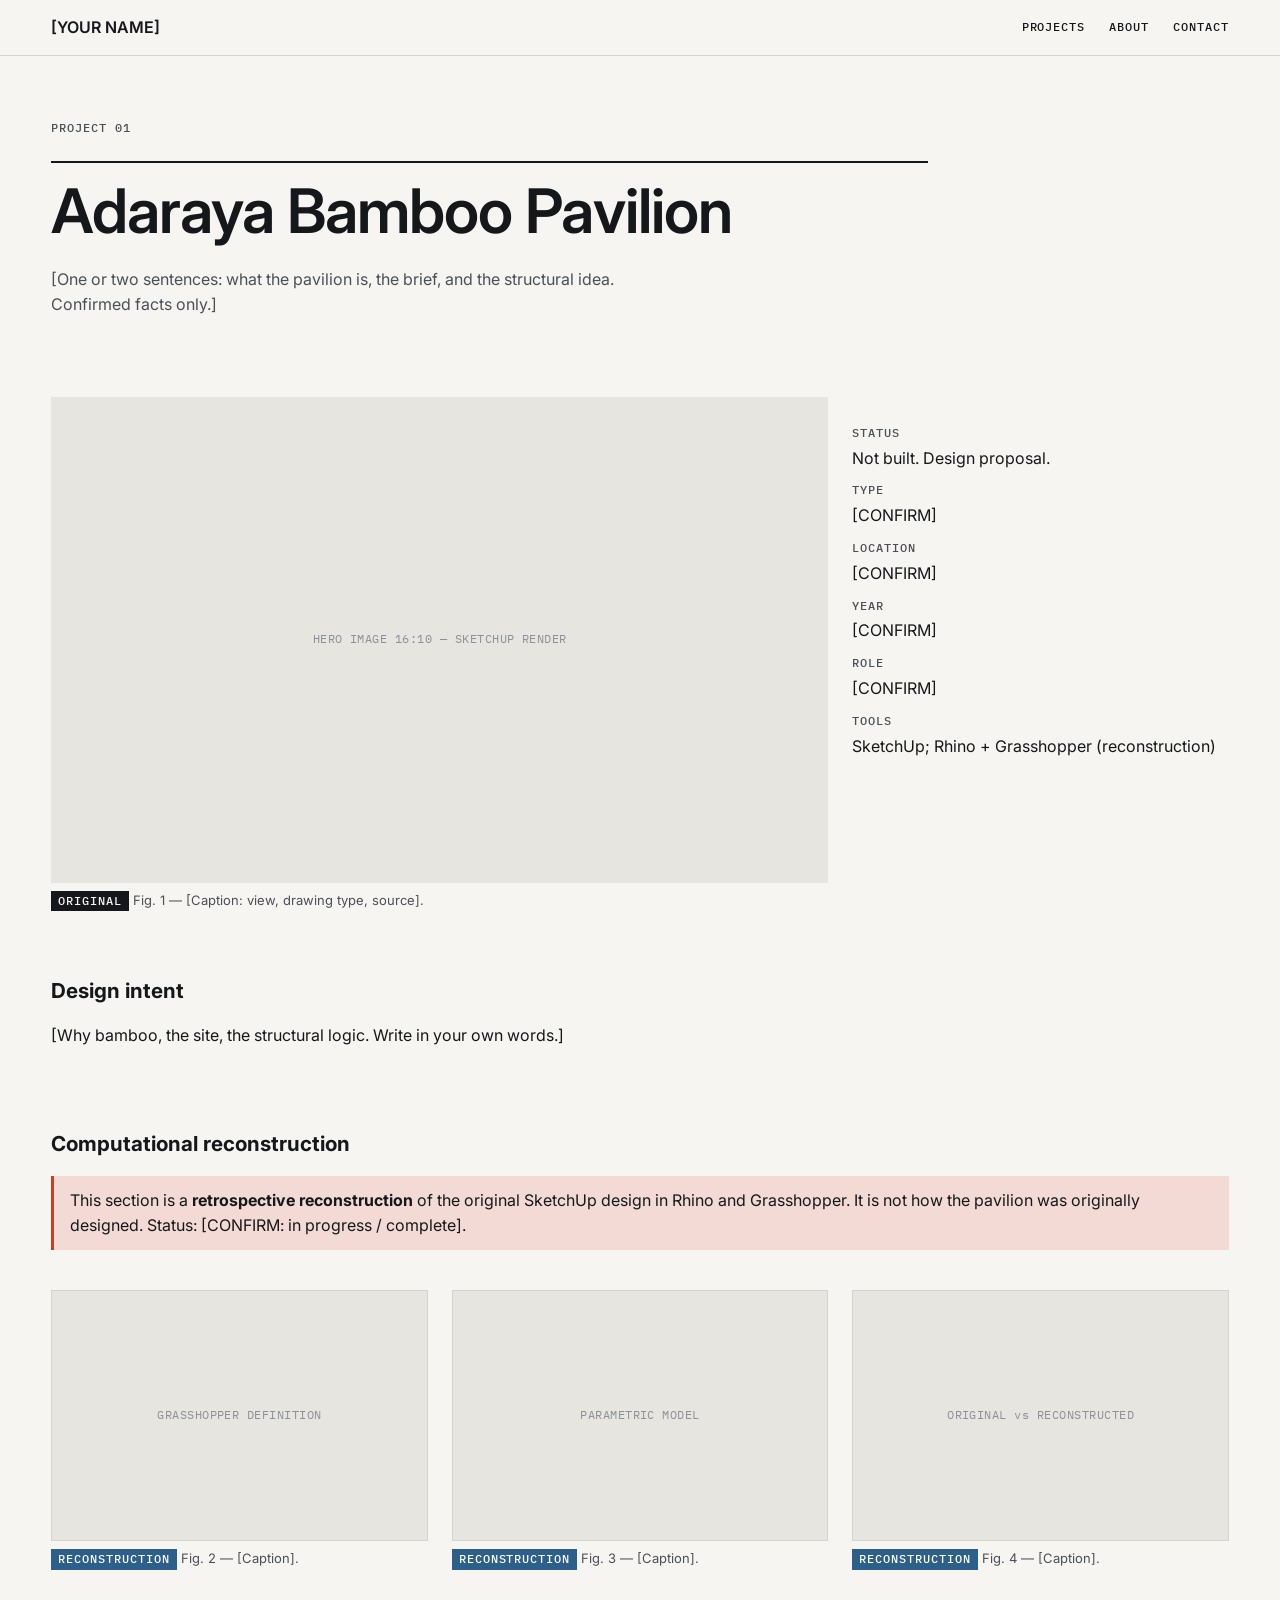
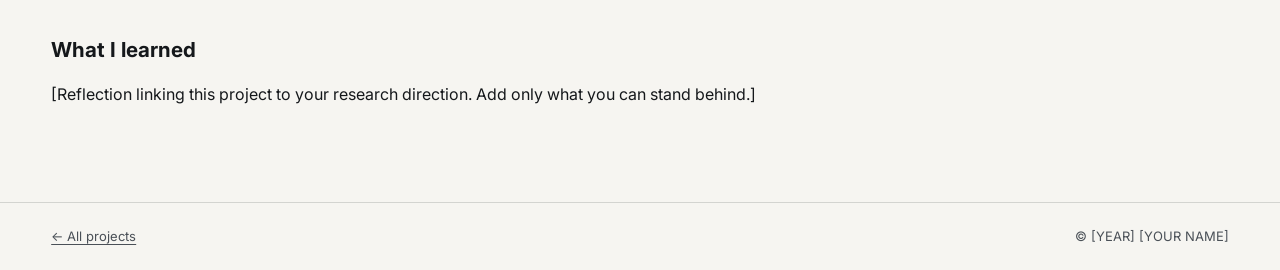
==== adaraya/index.html @ 56c0d3c2 "Add files via upload" ====
<!doctype html>
<html lang="en">
<head>
<meta charset="utf-8">
<meta name="viewport" content="width=device-width, initial-scale=1">
<title>Adaraya Bamboo Pavilion — [YOUR NAME]</title>
<link rel="preconnect" href="https://fonts.googleapis.com">
<link rel="preconnect" href="https://fonts.gstatic.com" crossorigin>
<link rel="stylesheet" href="https://fonts.googleapis.com/css2?family=Inter:wght@400;500;600&family=IBM+Plex+Mono:wght@400;500;600&display=swap">
<link rel="stylesheet" href="../styles.css">
</head>
<body>
<header class="pf-nav"><div class="pf-grid">
  <a class="brand" href="../">[YOUR NAME]</a>
  <nav aria-label="Main"><ul class="pf-label">
    <li><a href="../#projects">Projects</a></li>
    <li><a href="../#about">About</a></li>
    <li><a href="../#contact">Contact</a></li>
  </ul></nav>
</div></header>

<main>
<div class="pf-hero"><div class="pf-grid">
  <p class="pf-label" style="grid-column:1/-1">Project 01</p>
  <h1>Adaraya Bamboo Pavilion</h1>
  <p>[One or two sentences: what the pavilion is, the brief, and the structural idea. Confirmed facts only.]</p>
</div></div>

<section><div class="pf-grid">
  <div class="pf-main-col">
    <figure class="pf-figure">
      <div class="pf-figure__plate pf-figure__plate--viewer"><div class="pf-ph pf-annot">HERO IMAGE 16:10 — SKETCHUP RENDER</div></div>
      <figcaption class="pf-figure__caption pf-caption">
        <span class="pf-label pf-tag pf-tag--original">Original</span>
        Fig. 1 — [Caption: view, drawing type, source].
      </figcaption>
    </figure>
  </div>
  <dl class="pf-side">
    <dt class="pf-label">Status</dt><dd>Not built. Design proposal.</dd>
    <dt class="pf-label">Type</dt><dd>[CONFIRM]</dd>
    <dt class="pf-label">Location</dt><dd>[CONFIRM]</dd>
    <dt class="pf-label">Year</dt><dd>[CONFIRM]</dd>
    <dt class="pf-label">Role</dt><dd>[CONFIRM]</dd>
    <dt class="pf-label">Tools</dt><dd>SketchUp; Rhino + Grasshopper (reconstruction)</dd>
  </dl>
</div></section>

<section><div class="pf-grid">
  <div class="pf-block pf-main-col">
    <h2>Design intent</h2>
    <p>[Why bamboo, the site, the structural logic. Write in your own words.]</p>
  </div>
</div></section>

<section><div class="pf-grid">
  <div class="pf-block">
    <h2>Computational reconstruction</h2>
    <p class="pf-note">This section is a <strong>retrospective reconstruction</strong> of the original SketchUp design in Rhino and Grasshopper. It is not how the pavilion was originally designed. Status: [CONFIRM: in progress / complete].</p>
  </div>
  <figure class="pf-figure pf-card" style="grid-column:span 4">
    <div class="pf-figure__plate"><div class="pf-ph pf-annot">GRASSHOPPER DEFINITION</div></div>
    <figcaption class="pf-figure__caption pf-caption"><span class="pf-label pf-tag pf-tag--reconstruction">Reconstruction</span> Fig. 2 — [Caption].</figcaption>
  </figure>
  <figure class="pf-figure pf-card" style="grid-column:span 4">
    <div class="pf-figure__plate"><div class="pf-ph pf-annot">PARAMETRIC MODEL</div></div>
    <figcaption class="pf-figure__caption pf-caption"><span class="pf-label pf-tag pf-tag--reconstruction">Reconstruction</span> Fig. 3 — [Caption].</figcaption>
  </figure>
  <figure class="pf-figure pf-card" style="grid-column:span 4">
    <div class="pf-figure__plate"><div class="pf-ph pf-annot">ORIGINAL vs RECONSTRUCTED</div></div>
    <figcaption class="pf-figure__caption pf-caption"><span class="pf-label pf-tag pf-tag--reconstruction">Reconstruction</span> Fig. 4 — [Caption].</figcaption>
  </figure>
</div></section>

<section><div class="pf-grid">
  <div class="pf-block pf-main-col">
    <h2>What I learned</h2>
    <p>[Reflection linking this project to your research direction. Add only what you can stand behind.]</p>
  </div>
</div></section>
</main>

<footer class="pf-footer"><div class="pf-grid pf-caption">
  <a href="../">← All projects</a>
  <span>© [YEAR] [YOUR NAME]</span>
</div></footer>
</body>
</html>
---- styles.css ----
/* Architectural Portfolio design tokens v1.0 (2026-11-19)
   Prefix: --pf-   Print values in mm are reference only; web values are px/rem.
   1 print baseline (4 mm) = 1 web unit (--pf-u = 0.5rem = 8px). */


:root {
  /* colour */
  --pf-color-paper: #F6F5F1;   /* Page background */
  --pf-color-plate: #FFFFFF;   /* Drawing and screenshot plates */
  --pf-color-wash: #E6E5E0;   /* Image placeholders, quiet panels */
  --pf-color-rule: #D3D4D0;   /* Hairlines, grid lines, hatching */
  --pf-color-slate: #8B9198;   /* Dimension lines, hidden lines, tertiary labels */
  --pf-color-graphite: #4A5057;   /* Secondary text, captions, edges */
  --pf-color-ink: #15181B;   /* Primary text, cut lines, title rules */
  --pf-color-param: #2C5F8A;   /* Computed geometry, reconstruction, tension */
  --pf-color-thrust: #C2412D;   /* Accent: compression, proposals, one key point per page */
  --pf-color-param-tint: #DCE6EF;   /* Fill behind computed diagrams */
  --pf-color-thrust-tint: #F3DAD4;   /* Fill behind proposal notes */
  /* semantic aliases */
  --pf-color-bg: var(--pf-color-paper);
  --pf-color-surface: var(--pf-color-plate);
  --pf-color-text: var(--pf-color-ink);
  --pf-color-text-muted: var(--pf-color-graphite);
  --pf-color-line: var(--pf-color-rule);
  --pf-color-line-strong: var(--pf-color-slate);
  --pf-color-accent: var(--pf-color-thrust);
  --pf-color-computed: var(--pf-color-param);
  --pf-color-compression: var(--pf-color-thrust);
  --pf-color-tension: var(--pf-color-param);
  /* provenance */
  --pf-prov-original: var(--pf-color-ink);
  --pf-prov-reconstruction: var(--pf-color-param);
  --pf-prov-proposal: var(--pf-color-thrust);
  --pf-prov-published: var(--pf-color-ink);
  --pf-prov-planned: var(--pf-color-slate);

  /* typography */
  --pf-font-sans: Inter, Arial, 'Helvetica Neue', system-ui, sans-serif;
  --pf-font-mono: 'IBM Plex Mono', ui-monospace, Consolas, 'Courier New', monospace;
  --pf-type-display-size: clamp(2.25rem, 1.6rem + 2.8vw, 4rem);
  --pf-type-display-lh: 1.05;
  --pf-type-display-weight: 600;
  --pf-type-display-tracking: -0.015em;
  --pf-type-h1-size: clamp(1.75rem, 1.4rem + 1.2vw, 2.5rem);
  --pf-type-h1-lh: 1.15;
  --pf-type-h1-weight: 600;
  --pf-type-h1-tracking: -0.01em;
  --pf-type-h2-size: clamp(1.125rem, 1.05rem + 0.3vw, 1.375rem);
  --pf-type-h2-lh: 1.3;
  --pf-type-h2-weight: 600;
  --pf-type-h2-tracking: 0;
  --pf-type-body-size: 1rem;
  --pf-type-body-lh: 1.55;
  --pf-type-body-weight: 400;
  --pf-type-body-tracking: 0;
  --pf-type-caption-size: 0.8125rem;
  --pf-type-caption-lh: 1.45;
  --pf-type-caption-weight: 400;
  --pf-type-caption-tracking: 0;
  --pf-type-label-size: 0.75rem;
  --pf-type-label-lh: 1.4;
  --pf-type-label-weight: 500;
  --pf-type-label-tracking: 0.08em;
  --pf-type-annot-size: 0.75rem;
  --pf-type-annot-lh: 1.4;
  --pf-type-annot-weight: 400;
  --pf-type-annot-tracking: 0.04em;

  /* spacing: 1 unit = 8px = one 4 mm print baseline */
  --pf-u: 0.5rem;
  --pf-space-1: 0.25rem;   /* 4px */
  --pf-space-2: 0.5rem;   /* 8px */
  --pf-space-3: 0.75rem;   /* 12px */
  --pf-space-4: 1rem;   /* 16px */
  --pf-space-5: 1.5rem;   /* 24px */
  --pf-space-6: 2rem;   /* 32px */
  --pf-space-7: 3rem;   /* 48px */
  --pf-space-8: 4rem;   /* 64px */
  --pf-space-9: 6rem;   /* 96px */

  /* grid (mobile first) */
  --pf-cols: 4;  --pf-gutter: 16px;  --pf-margin: 16px;  --pf-max: 1440px;
  --pf-nav-h: 56px;

  /* lines (web equivalents of print weights) */
  --pf-line-hair: 1px;  --pf-line-edge: 1.5px;  --pf-line-cut: 2px;

  /* image ratios */
  --pf-ratio-plate: 297 / 210;
  --pf-ratio-photo: 3 / 2;
  --pf-ratio-photo-43: 4 / 3;
  --pf-ratio-wide: 16 / 9;
  --pf-ratio-viewer: 16 / 10;
  --pf-ratio-pano: 4 / 1;
  --pf-ratio-square: 1 / 1;
  --pf-ratio-portrait: 4 / 5;

  /* motion */
  --pf-ms-fast: 120ms;  --pf-ms-base: 200ms;  --pf-ease: cubic-bezier(0.2, 0, 0, 1);
}

/* breakpoints: use min-width, mobile first. Custom properties cannot be used inside @media. */
@media (min-width: 600px) { :root { --pf-cols: 8; --pf-gutter: 20px; --pf-margin: 24px; } }
@media (min-width: 1024px) { :root { --pf-cols: 12; --pf-gutter: 24px; --pf-margin: clamp(24px, 4vw, 64px); } }
@media (min-width: 1440px) { :root { --pf-cols: 12; --pf-gutter: 24px; --pf-margin: 64px; } }

/* ---------- base layer (small, optional) ---------- */
html { font-size: 100%; }
body { margin: 0; background: var(--pf-color-bg); color: var(--pf-color-text);
  font: var(--pf-type-body-weight) var(--pf-type-body-size)/var(--pf-type-body-lh) var(--pf-font-sans); }
.pf-grid { display: grid; grid-template-columns: repeat(var(--pf-cols), minmax(0, 1fr));
  column-gap: var(--pf-gutter); row-gap: var(--pf-gutter);
  max-width: var(--pf-max); margin-inline: auto; padding-inline: var(--pf-margin); }
.pf-label { font: var(--pf-type-label-weight) var(--pf-type-label-size)/var(--pf-type-label-lh) var(--pf-font-mono);
  letter-spacing: var(--pf-type-label-tracking); text-transform: uppercase; }
.pf-annot { font: var(--pf-type-annot-weight) var(--pf-type-annot-size)/var(--pf-type-annot-lh) var(--pf-font-mono);
  letter-spacing: var(--pf-type-annot-tracking); }
.pf-caption { font-size: var(--pf-type-caption-size); line-height: var(--pf-type-caption-lh); color: var(--pf-color-text-muted); }
.pf-h1 { font-size: var(--pf-type-h1-size); line-height: var(--pf-type-h1-lh); font-weight: 600; letter-spacing: var(--pf-type-h1-tracking); }
.pf-tag { display: inline-block; padding: 1px 6px; border: 1px solid currentColor; }
.pf-tag--original { background: var(--pf-prov-original); color: var(--pf-color-paper); border-color: var(--pf-prov-original); }
.pf-tag--reconstruction { background: var(--pf-prov-reconstruction); color: #fff; border-color: var(--pf-prov-reconstruction); }
.pf-tag--proposal { color: var(--pf-prov-proposal); }
.pf-tag--published { color: var(--pf-prov-published); }
.pf-tag--planned { color: var(--pf-prov-planned); border-style: dashed; }
.pf-figure { margin: 0; }
.pf-figure__plate { aspect-ratio: var(--pf-ratio-photo); background: var(--pf-color-wash); overflow: hidden; }
.pf-figure__plate--drawing { aspect-ratio: var(--pf-ratio-plate); background: var(--pf-color-surface); }
.pf-figure__plate--viewer { aspect-ratio: var(--pf-ratio-viewer); }
.pf-figure__plate > img, .pf-figure__plate > svg { width: 100%; height: 100%; object-fit: cover; display: block; }
.pf-figure__caption { margin-top: var(--pf-space-2); }
@media (prefers-reduced-motion: reduce) { * { transition: none !important; animation: none !important; } }

/* ---------- site layer ---------- */
*,*::before,*::after{box-sizing:border-box}
a{color:inherit;text-underline-offset:3px}
a:hover{color:var(--pf-color-param)}
:focus-visible{outline:2px solid var(--pf-color-param);outline-offset:2px}
.pf-nav{position:sticky;top:0;z-index:10;height:var(--pf-nav-h);background:var(--pf-color-paper);border-bottom:var(--pf-line-hair) solid var(--pf-color-rule)}
.pf-nav .pf-grid{height:100%;align-items:center;display:flex;justify-content:space-between}
.pf-nav a{text-decoration:none}
.pf-nav ul{display:flex;gap:var(--pf-space-5);list-style:none;margin:0;padding:0}
.pf-nav .brand{font-weight:600}
.pf-hero{padding-block:var(--pf-space-8) var(--pf-space-7)}
.pf-hero h1{grid-column:1/-1;font-size:var(--pf-type-display-size);line-height:var(--pf-type-display-lh);font-weight:var(--pf-type-display-weight);letter-spacing:var(--pf-type-display-tracking);margin:0;border-top:var(--pf-line-cut) solid var(--pf-color-ink);padding-top:var(--pf-space-4)}
.pf-hero p{grid-column:1/-1;max-width:40rem;color:var(--pf-color-text-muted);margin:0}
@media(min-width:1024px){.pf-hero h1{grid-column:1/10}.pf-hero p{grid-column:1/7}}
section{padding-block:var(--pf-space-6)}
section>.pf-grid>h2{grid-column:1/-1;font-size:var(--pf-type-h2-size);margin:0;font-weight:600}
.pf-card{grid-column:1/-1;text-decoration:none;display:block}
@media(min-width:600px){.pf-card{grid-column:span 4}}
@media(min-width:1024px){.pf-card{grid-column:span 4}}
.pf-card .pf-figure__plate{border:var(--pf-line-hair) solid var(--pf-color-rule);transition:border-color var(--pf-ms-base) var(--pf-ease)}
.pf-card:hover .pf-figure__plate{border-color:var(--pf-color-ink)}
.pf-card h3{font-size:var(--pf-type-h2-size);margin:var(--pf-space-3) 0 var(--pf-space-1)}
.pf-ph{display:flex;align-items:center;justify-content:center;height:100%;color:var(--pf-color-slate)}
.pf-main-col{grid-column:1/-1}
@media(min-width:1024px){.pf-main-col{grid-column:1/9}.pf-side{grid-column:9/-1}}
.pf-side{grid-column:1/-1;border-top:var(--pf-line-hair) solid var(--pf-color-rule);padding-top:var(--pf-space-3)}
.pf-side dt{margin-top:var(--pf-space-3);color:var(--pf-color-text-muted)}
.pf-side dd{margin:var(--pf-space-1) 0 0}
.pf-note{background:var(--pf-color-thrust-tint);padding:var(--pf-space-3) var(--pf-space-4);border-left:3px solid var(--pf-color-thrust)}
.pf-block{grid-column:1/-1}
.pf-block h2{font-size:var(--pf-type-h2-size);margin:0 0 var(--pf-space-3)}
.pf-footer{border-top:var(--pf-line-hair) solid var(--pf-color-rule);padding-block:var(--pf-space-5);margin-top:var(--pf-space-7)}
.pf-footer .pf-grid{display:flex;justify-content:space-between;flex-wrap:wrap;gap:var(--pf-space-3)}
@media(min-width:1024px){.pf-side{grid-column:9/-1;border-top:0;padding-top:0}}
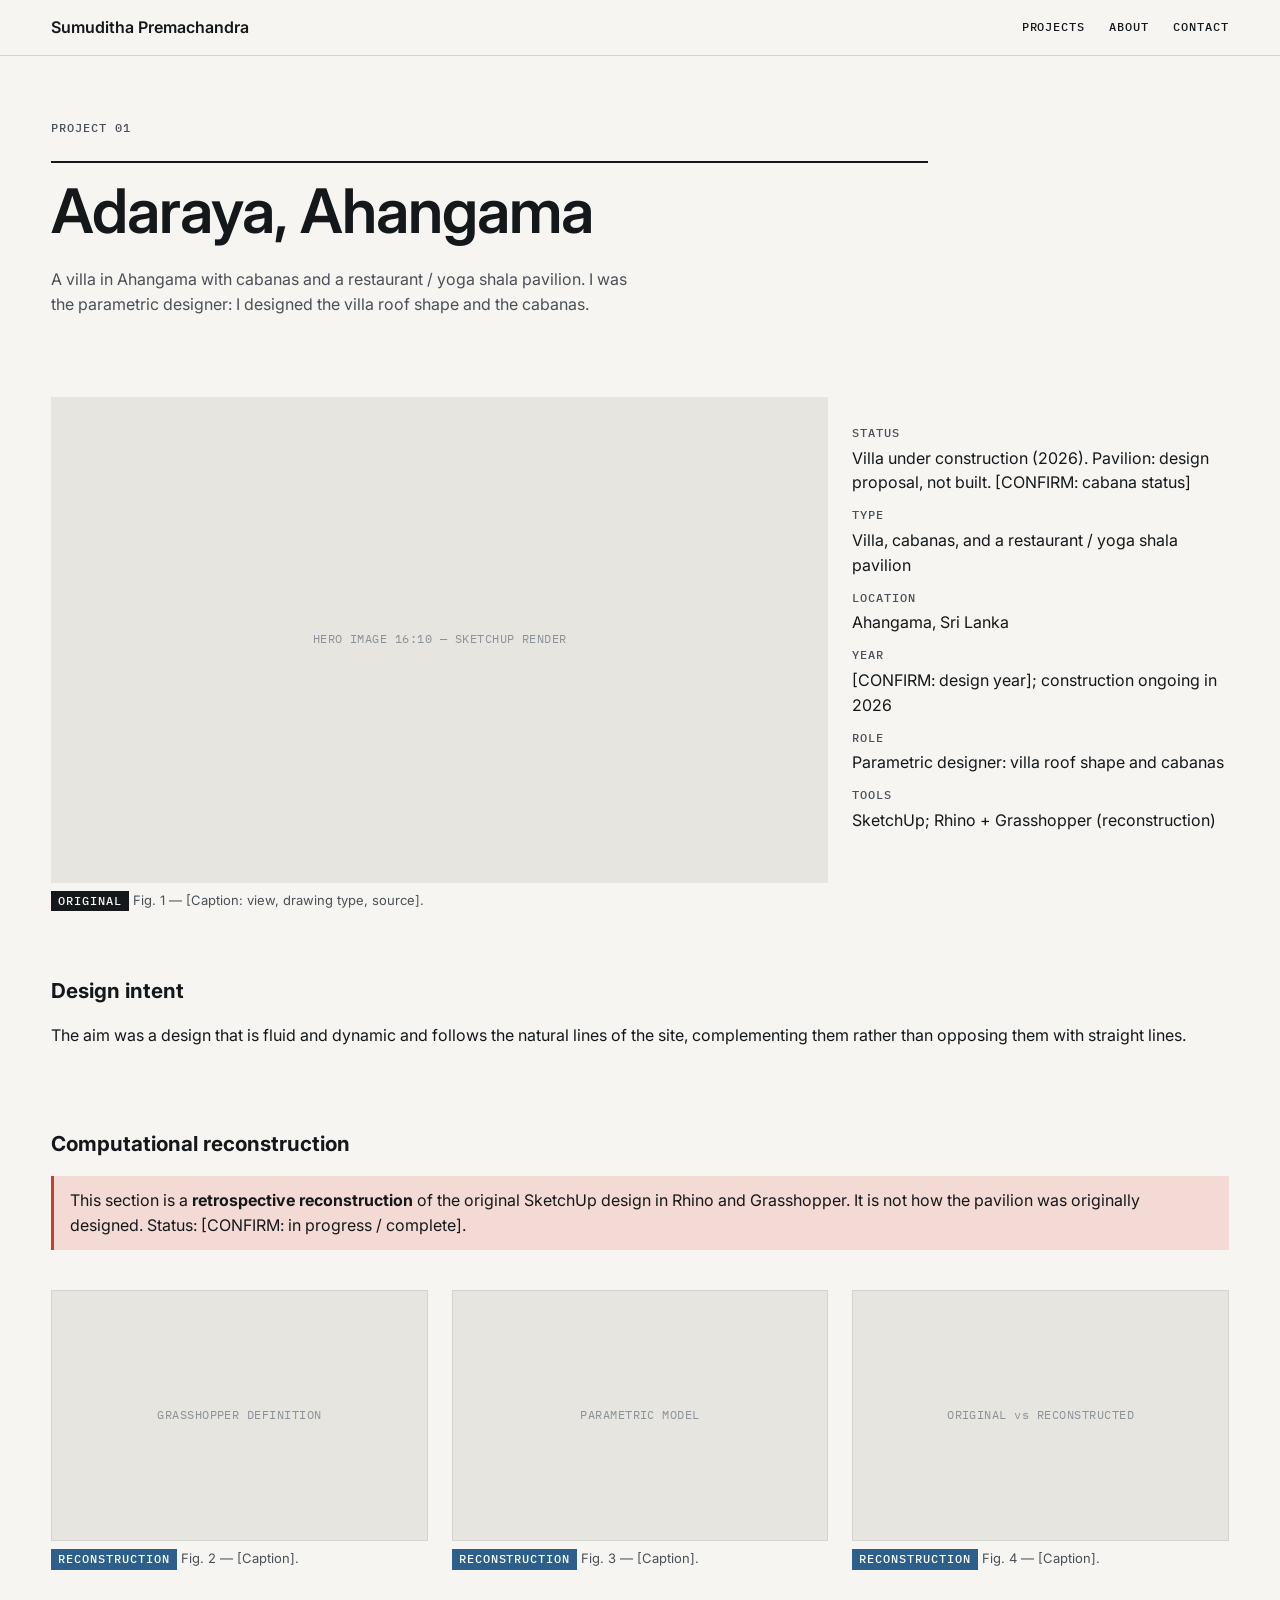
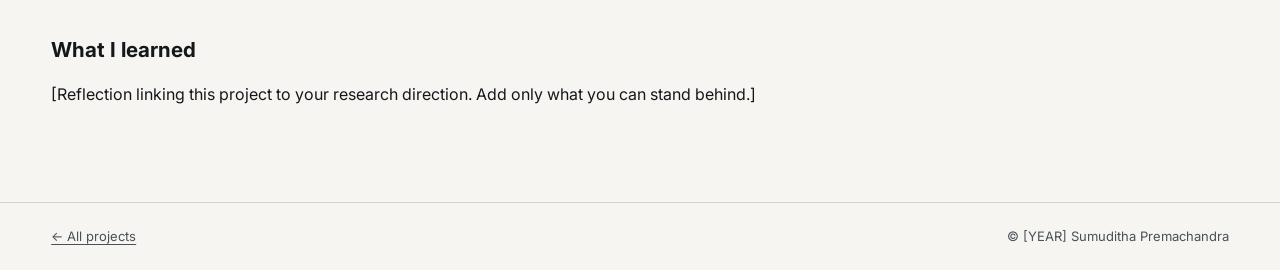
==== commit 42d97f0e: "Add name and Adaraya project details Co-Authored-By: Claude Sonnet 5.5 <noreply@anthropic.com> Claud" ====
--- a/adaraya/index.html
+++ b/adaraya/index.html
@@ -3,7 +3,7 @@
 <head>
 <meta charset="utf-8">
 <meta name="viewport" content="width=device-width, initial-scale=1">
-<title>Adaraya Bamboo Pavilion — [YOUR NAME]</title>
+<title>Adaraya, Ahangama — Sumuditha Premachandra</title>
 <link rel="preconnect" href="https://fonts.googleapis.com">
 <link rel="preconnect" href="https://fonts.gstatic.com" crossorigin>
 <link rel="stylesheet" href="https://fonts.googleapis.com/css2?family=Inter:wght@400;500;600&family=IBM+Plex+Mono:wght@400;500;600&display=swap">
@@ -11,7 +11,7 @@
 </head>
 <body>
 <header class="pf-nav"><div class="pf-grid">
-  <a class="brand" href="../">[YOUR NAME]</a>
+  <a class="brand" href="../">Sumuditha Premachandra</a>
   <nav aria-label="Main"><ul class="pf-label">
     <li><a href="../#projects">Projects</a></li>
     <li><a href="../#about">About</a></li>
@@ -22,8 +22,8 @@
 <main>
 <div class="pf-hero"><div class="pf-grid">
   <p class="pf-label" style="grid-column:1/-1">Project 01</p>
-  <h1>Adaraya Bamboo Pavilion</h1>
-  <p>[One or two sentences: what the pavilion is, the brief, and the structural idea. Confirmed facts only.]</p>
+  <h1>Adaraya, Ahangama</h1>
+  <p>A villa in Ahangama with cabanas and a restaurant / yoga shala pavilion. I was the parametric designer: I designed the villa roof shape and the cabanas.</p>
 </div></div>
 
 <section><div class="pf-grid">
@@ -37,11 +37,11 @@
     </figure>
   </div>
   <dl class="pf-side">
-    <dt class="pf-label">Status</dt><dd>Not built. Design proposal.</dd>
-    <dt class="pf-label">Type</dt><dd>[CONFIRM]</dd>
-    <dt class="pf-label">Location</dt><dd>[CONFIRM]</dd>
-    <dt class="pf-label">Year</dt><dd>[CONFIRM]</dd>
-    <dt class="pf-label">Role</dt><dd>[CONFIRM]</dd>
+    <dt class="pf-label">Status</dt><dd>Villa under construction (2026). Pavilion: design proposal, not built. [CONFIRM: cabana status]</dd>
+    <dt class="pf-label">Type</dt><dd>Villa, cabanas, and a restaurant / yoga shala pavilion</dd>
+    <dt class="pf-label">Location</dt><dd>Ahangama, Sri Lanka</dd>
+    <dt class="pf-label">Year</dt><dd>[CONFIRM: design year]; construction ongoing in 2026</dd>
+    <dt class="pf-label">Role</dt><dd>Parametric designer: villa roof shape and cabanas</dd>
     <dt class="pf-label">Tools</dt><dd>SketchUp; Rhino + Grasshopper (reconstruction)</dd>
   </dl>
 </div></section>
@@ -49,7 +49,7 @@
 <section><div class="pf-grid">
   <div class="pf-block pf-main-col">
     <h2>Design intent</h2>
-    <p>[Why bamboo, the site, the structural logic. Write in your own words.]</p>
+    <p>The aim was a design that is fluid and dynamic and follows the natural lines of the site, complementing them rather than opposing them with straight lines.</p>
   </div>
 </div></section>
 
@@ -82,7 +82,7 @@
 
 <footer class="pf-footer"><div class="pf-grid pf-caption">
   <a href="../">← All projects</a>
-  <span>© [YEAR] [YOUR NAME]</span>
+  <span>© [YEAR] Sumuditha Premachandra</span>
 </div></footer>
 </body>
 </html>
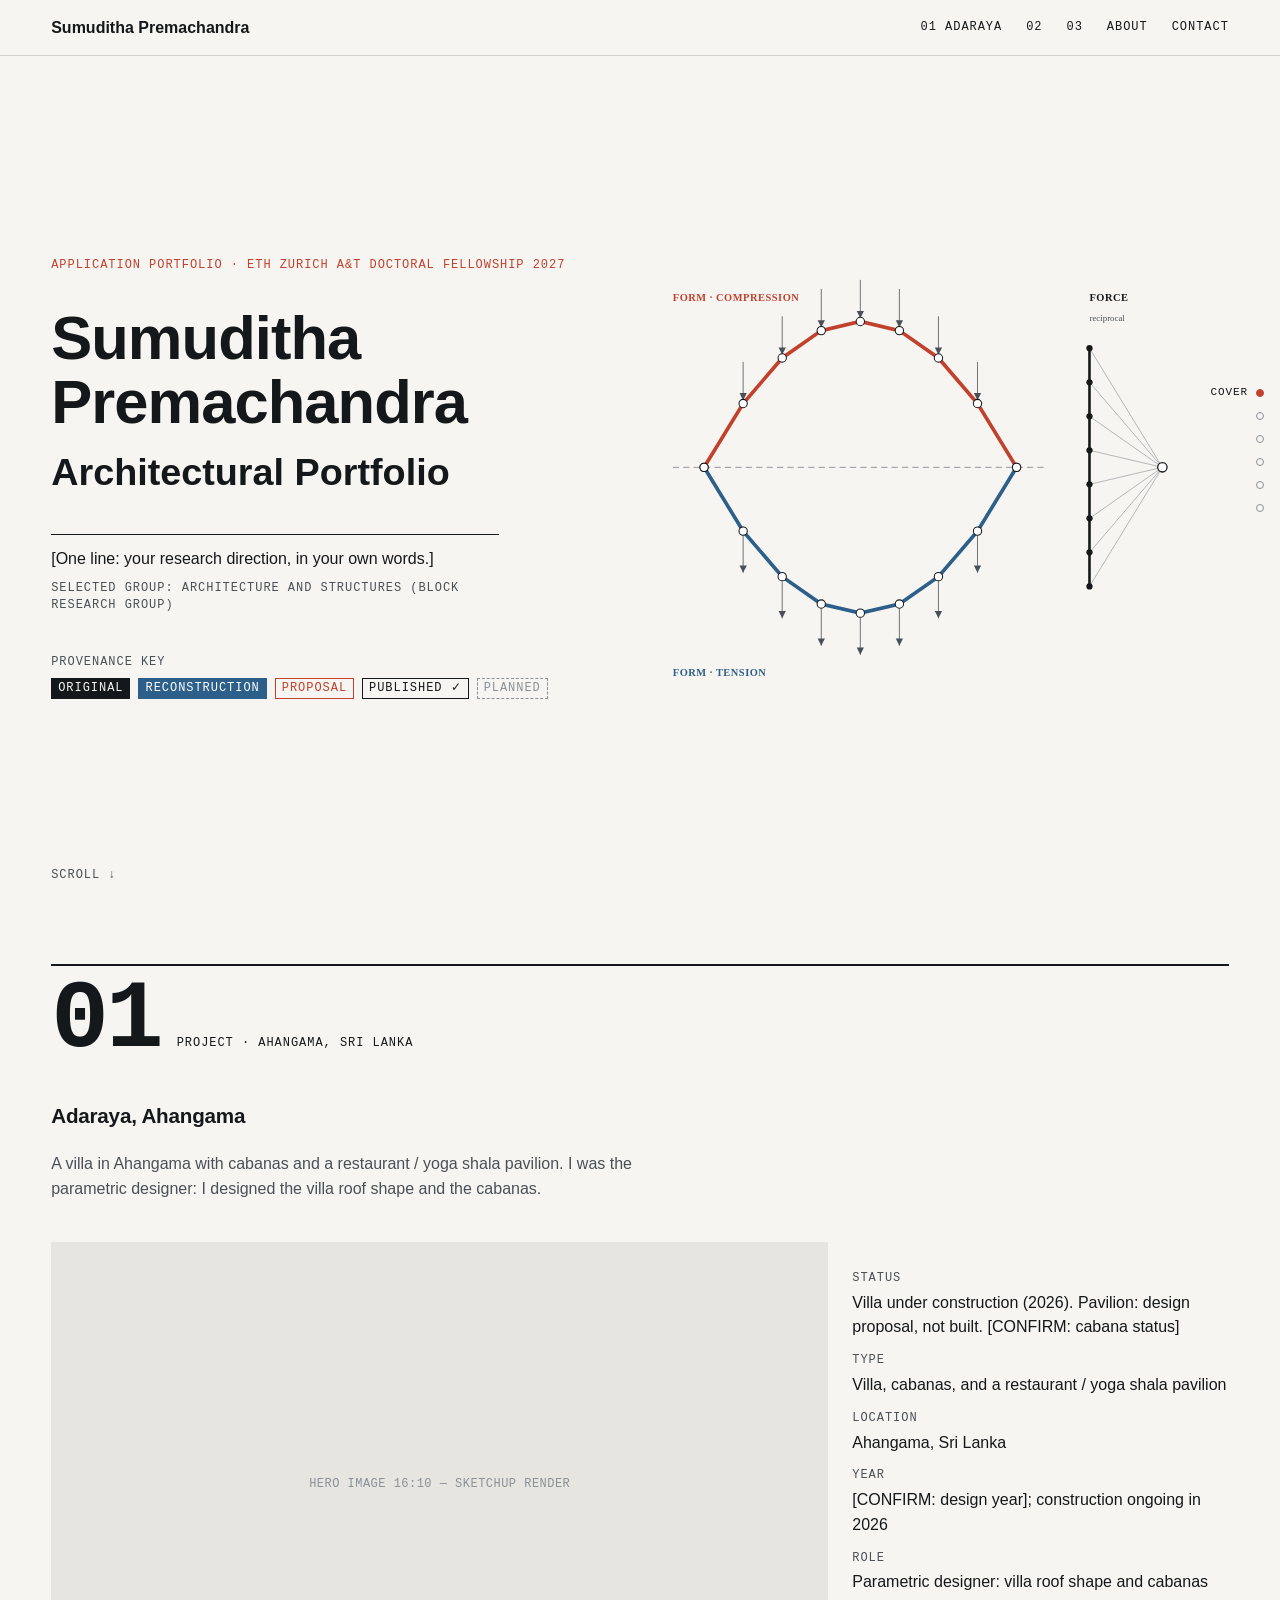
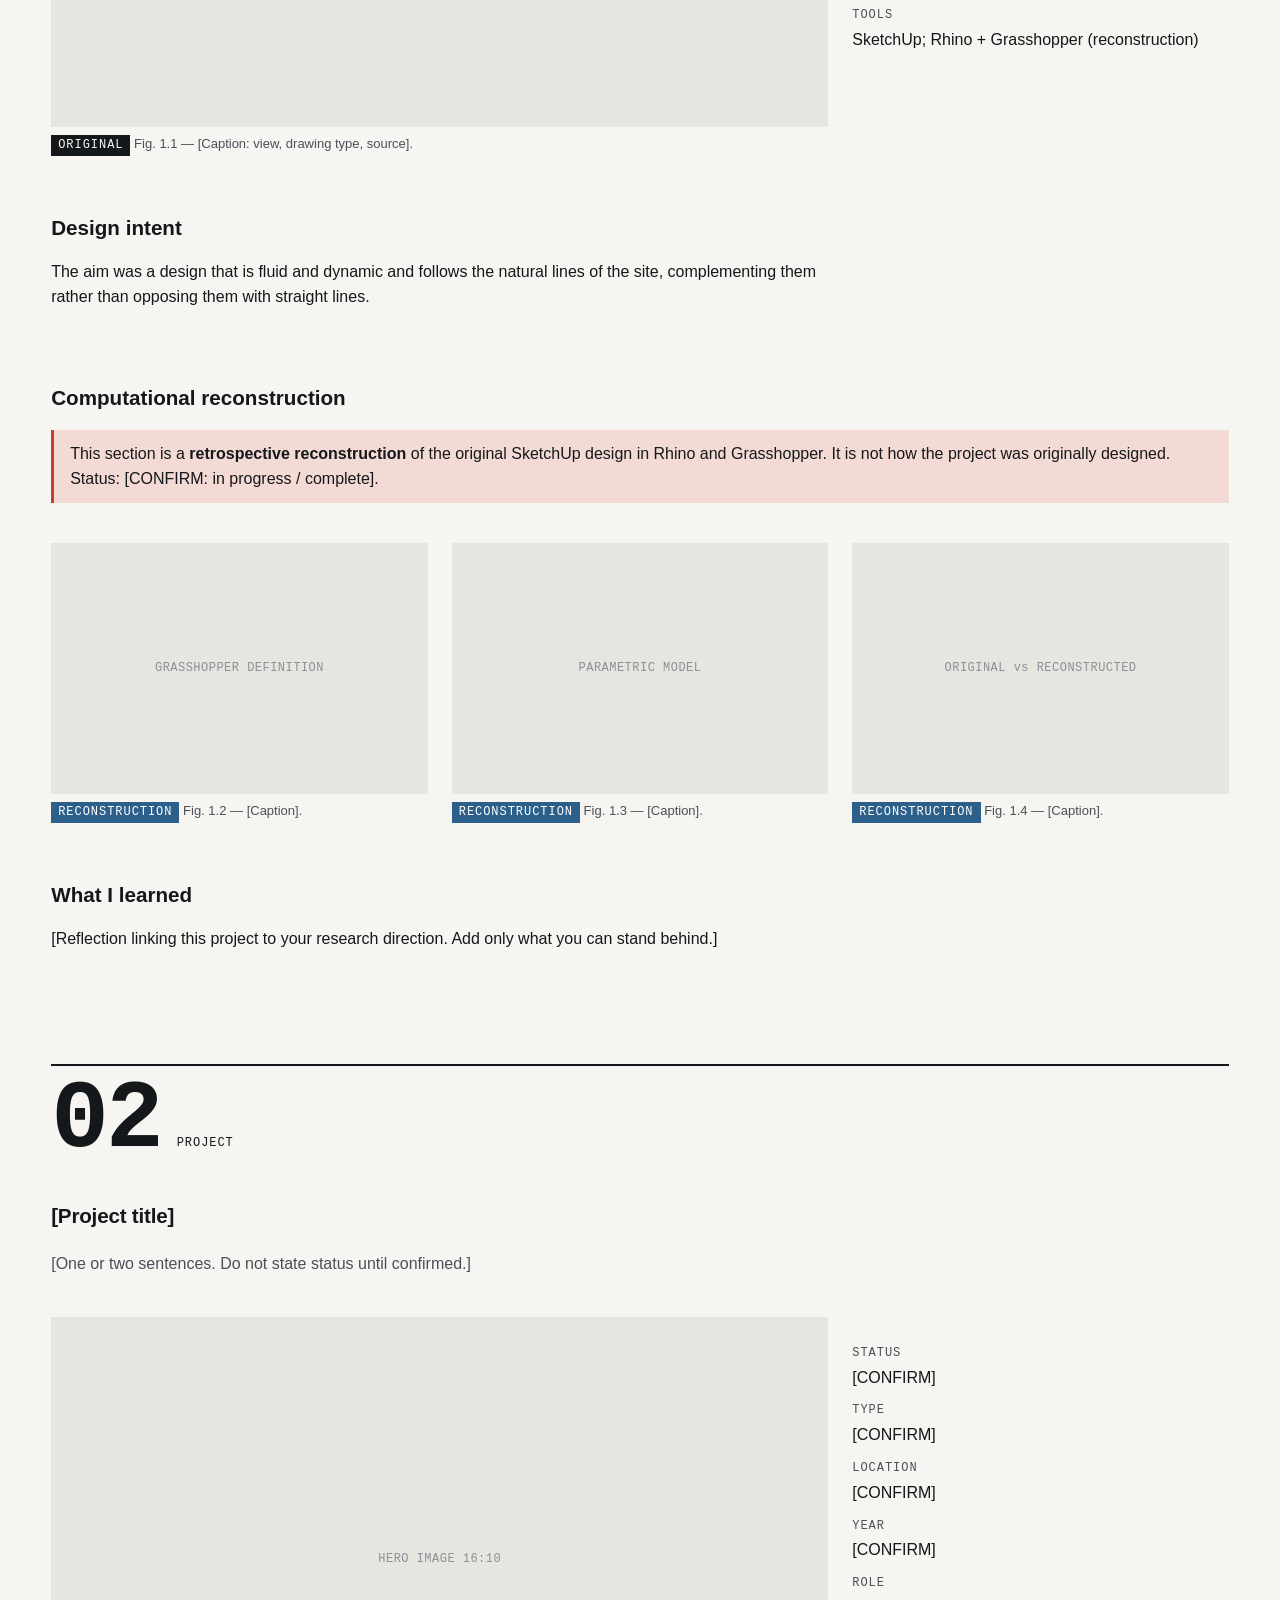
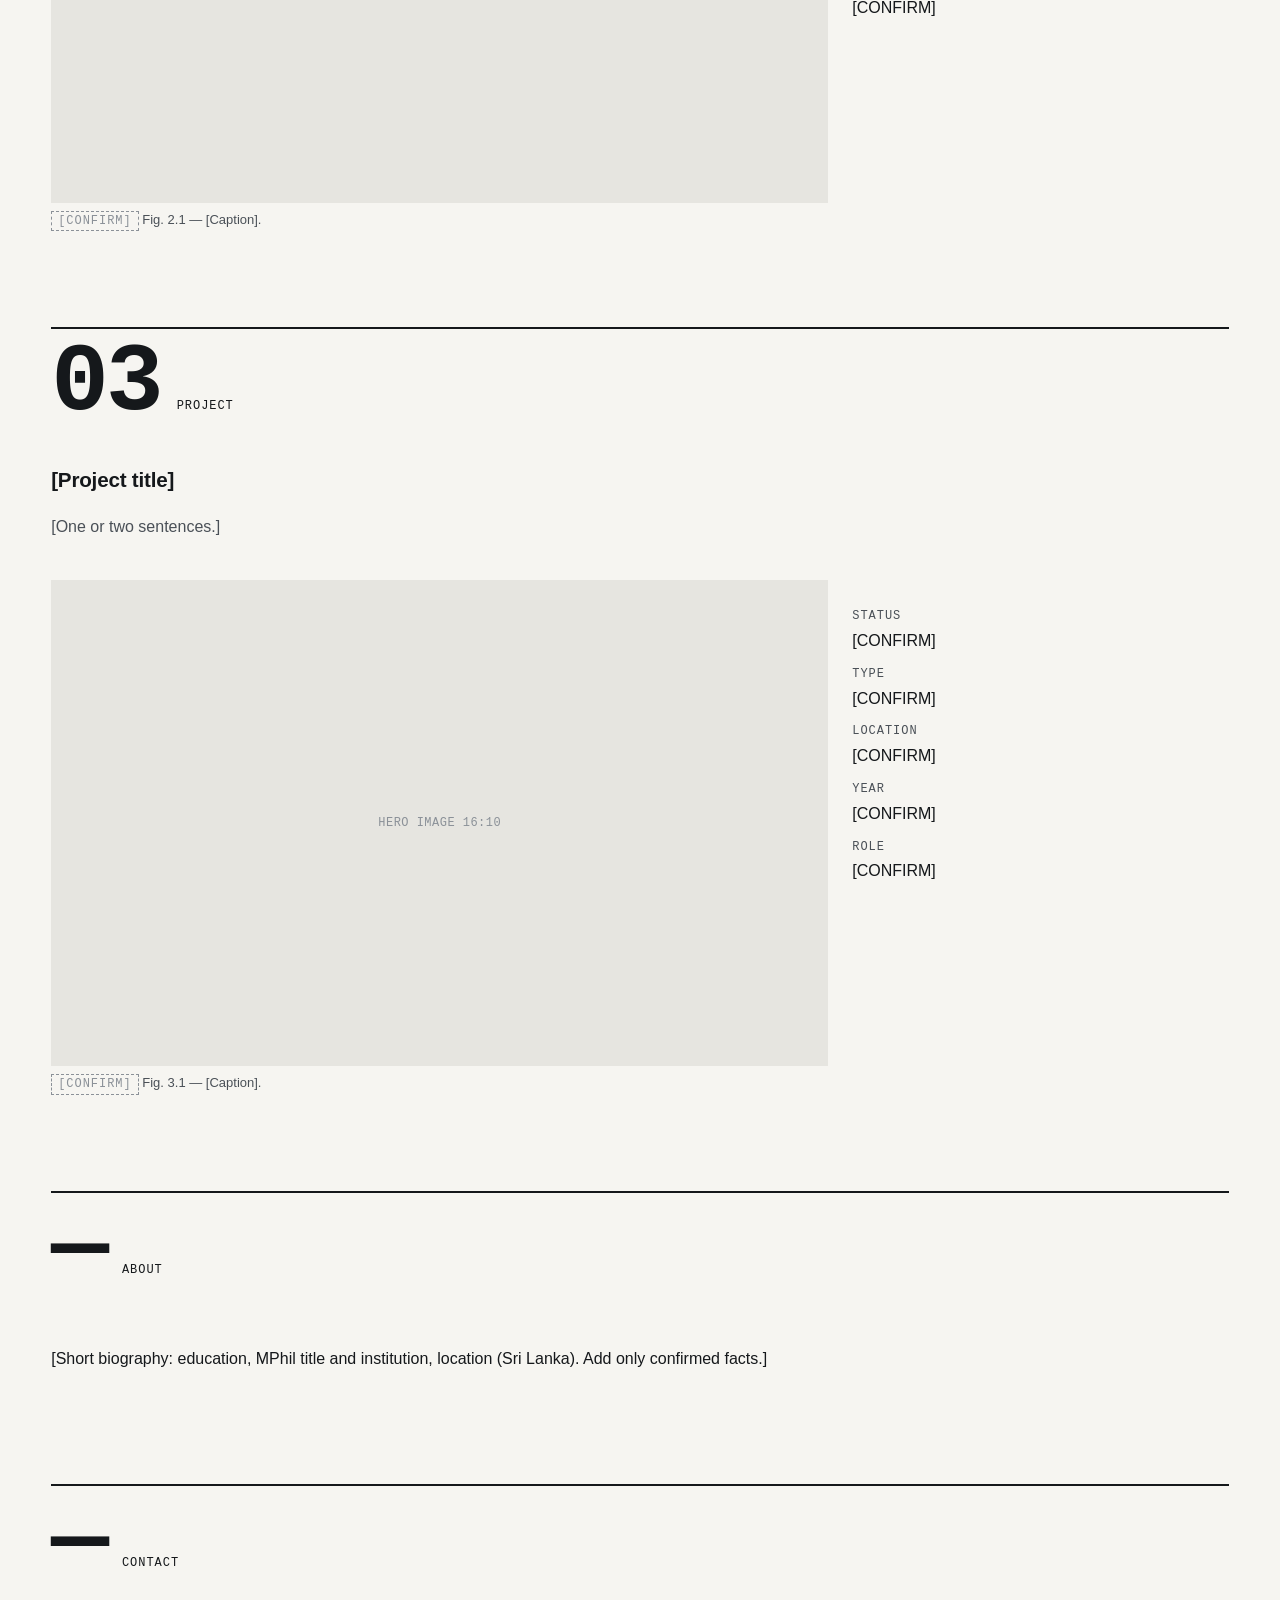
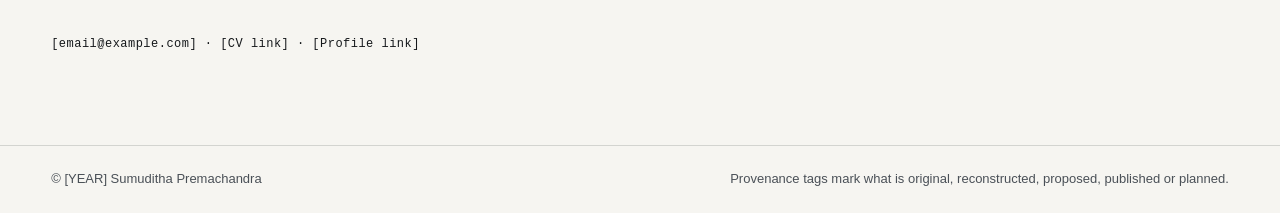
==== commit 67bc3947: "Single-page scrolling portfolio with cover, numbered project sections and progress indicator Co-Auth" ====
--- a/adaraya/index.html
+++ b/adaraya/index.html
@@ -1,88 +1,6 @@
 <!doctype html>
-<html lang="en">
-<head>
-<meta charset="utf-8">
-<meta name="viewport" content="width=device-width, initial-scale=1">
-<title>Adaraya, Ahangama — Sumuditha Premachandra</title>
-<link rel="preconnect" href="https://fonts.googleapis.com">
-<link rel="preconnect" href="https://fonts.gstatic.com" crossorigin>
-<link rel="stylesheet" href="https://fonts.googleapis.com/css2?family=Inter:wght@400;500;600&family=IBM+Plex+Mono:wght@400;500;600&display=swap">
-<link rel="stylesheet" href="../styles.css">
-</head>
-<body>
-<header class="pf-nav"><div class="pf-grid">
-  <a class="brand" href="../">Sumuditha Premachandra</a>
-  <nav aria-label="Main"><ul class="pf-label">
-    <li><a href="../#projects">Projects</a></li>
-    <li><a href="../#about">About</a></li>
-    <li><a href="../#contact">Contact</a></li>
-  </ul></nav>
-</div></header>
-
-<main>
-<div class="pf-hero"><div class="pf-grid">
-  <p class="pf-label" style="grid-column:1/-1">Project 01</p>
-  <h1>Adaraya, Ahangama</h1>
-  <p>A villa in Ahangama with cabanas and a restaurant / yoga shala pavilion. I was the parametric designer: I designed the villa roof shape and the cabanas.</p>
-</div></div>
-
-<section><div class="pf-grid">
-  <div class="pf-main-col">
-    <figure class="pf-figure">
-      <div class="pf-figure__plate pf-figure__plate--viewer"><div class="pf-ph pf-annot">HERO IMAGE 16:10 — SKETCHUP RENDER</div></div>
-      <figcaption class="pf-figure__caption pf-caption">
-        <span class="pf-label pf-tag pf-tag--original">Original</span>
-        Fig. 1 — [Caption: view, drawing type, source].
-      </figcaption>
-    </figure>
-  </div>
-  <dl class="pf-side">
-    <dt class="pf-label">Status</dt><dd>Villa under construction (2026). Pavilion: design proposal, not built. [CONFIRM: cabana status]</dd>
-    <dt class="pf-label">Type</dt><dd>Villa, cabanas, and a restaurant / yoga shala pavilion</dd>
-    <dt class="pf-label">Location</dt><dd>Ahangama, Sri Lanka</dd>
-    <dt class="pf-label">Year</dt><dd>[CONFIRM: design year]; construction ongoing in 2026</dd>
-    <dt class="pf-label">Role</dt><dd>Parametric designer: villa roof shape and cabanas</dd>
-    <dt class="pf-label">Tools</dt><dd>SketchUp; Rhino + Grasshopper (reconstruction)</dd>
-  </dl>
-</div></section>
-
-<section><div class="pf-grid">
-  <div class="pf-block pf-main-col">
-    <h2>Design intent</h2>
-    <p>The aim was a design that is fluid and dynamic and follows the natural lines of the site, complementing them rather than opposing them with straight lines.</p>
-  </div>
-</div></section>
-
-<section><div class="pf-grid">
-  <div class="pf-block">
-    <h2>Computational reconstruction</h2>
-    <p class="pf-note">This section is a <strong>retrospective reconstruction</strong> of the original SketchUp design in Rhino and Grasshopper. It is not how the pavilion was originally designed. Status: [CONFIRM: in progress / complete].</p>
-  </div>
-  <figure class="pf-figure pf-card" style="grid-column:span 4">
-    <div class="pf-figure__plate"><div class="pf-ph pf-annot">GRASSHOPPER DEFINITION</div></div>
-    <figcaption class="pf-figure__caption pf-caption"><span class="pf-label pf-tag pf-tag--reconstruction">Reconstruction</span> Fig. 2 — [Caption].</figcaption>
-  </figure>
-  <figure class="pf-figure pf-card" style="grid-column:span 4">
-    <div class="pf-figure__plate"><div class="pf-ph pf-annot">PARAMETRIC MODEL</div></div>
-    <figcaption class="pf-figure__caption pf-caption"><span class="pf-label pf-tag pf-tag--reconstruction">Reconstruction</span> Fig. 3 — [Caption].</figcaption>
-  </figure>
-  <figure class="pf-figure pf-card" style="grid-column:span 4">
-    <div class="pf-figure__plate"><div class="pf-ph pf-annot">ORIGINAL vs RECONSTRUCTED</div></div>
-    <figcaption class="pf-figure__caption pf-caption"><span class="pf-label pf-tag pf-tag--reconstruction">Reconstruction</span> Fig. 4 — [Caption].</figcaption>
-  </figure>
-</div></section>
-
-<section><div class="pf-grid">
-  <div class="pf-block pf-main-col">
-    <h2>What I learned</h2>
-    <p>[Reflection linking this project to your research direction. Add only what you can stand behind.]</p>
-  </div>
-</div></section>
-</main>
-
-<footer class="pf-footer"><div class="pf-grid pf-caption">
-  <a href="../">← All projects</a>
-  <span>© [YEAR] Sumuditha Premachandra</span>
-</div></footer>
-</body>
-</html>
+<html lang="en"><head><meta charset="utf-8">
+<meta http-equiv="refresh" content="0; url=../#adaraya">
+<link rel="canonical" href="../#adaraya">
+<title>Adaraya — Sumuditha Premachandra</title></head>
+<body><p>This project is now part of the main page: <a href="../#adaraya">Adaraya</a>.</p></body></html>
